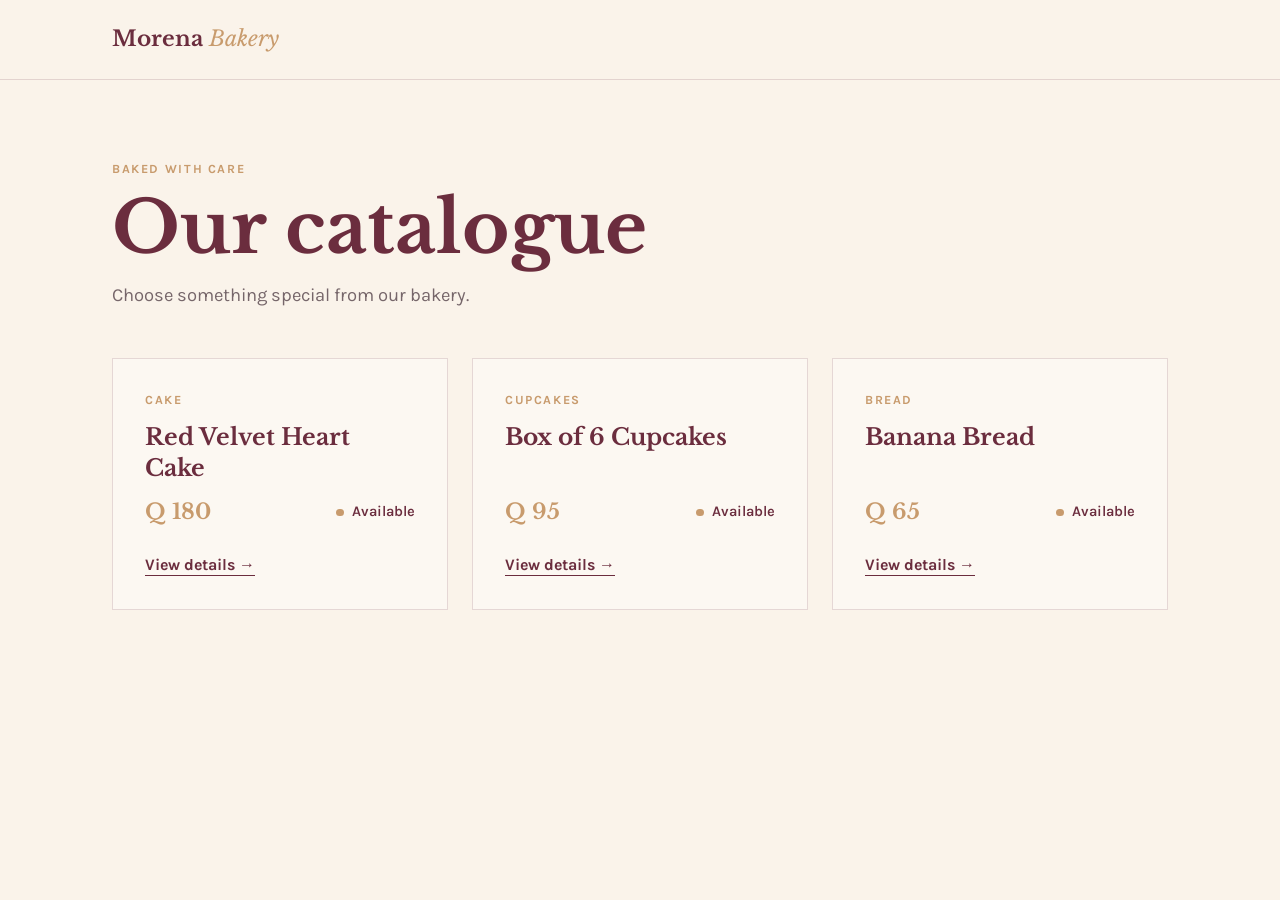
==== index.html @ 7c9771c7 "Build product details screen and navigation" ====
<!doctype html>
<html lang="en">
  <head>
    <meta charset="utf-8">
    <meta name="viewport" content="width=device-width, initial-scale=1">
    <meta name="description" content="Browse Morena Bakery's product catalogue and pricing.">
    <title>Morena Bakery</title>
    <link rel="preconnect" href="https://fonts.googleapis.com">
    <link rel="preconnect" href="https://fonts.gstatic.com" crossorigin>
    <link href="https://fonts.googleapis.com/css2?family=Karla:wght@400;500;600;700&amp;family=Libre+Baskerville:wght@400;700&amp;display=swap" rel="stylesheet">
    <link href="https://cdn.jsdelivr.net/npm/bootstrap@5.3.8/dist/css/bootstrap.min.css" rel="stylesheet">
    <link href="styles.css" rel="stylesheet">
  </head>
  <body>
    <header class="site-header">
      <div class="container page-width">
        <a class="brand" href="./" aria-label="Morena Bakery catalogue">Morena <span>Bakery</span></a>
      </div>
    </header>

    <main id="main-content" class="container page-width" tabindex="-1">
      <section id="catalogue-view" aria-labelledby="catalogue-title">
        <div class="intro">
          <p class="eyebrow">Baked with care</p>
          <h1 id="catalogue-title">Our catalogue</h1>
          <p>Choose something special from our bakery.</p>
        </div>
        <div id="catalogue" class="row g-4" aria-live="polite"></div>
      </section>

      <section id="detail-view" class="d-none" aria-labelledby="product-name">
        <a class="back-link" href="./" data-back aria-label="Back to product catalogue">
          <span aria-hidden="true">←</span> Back to catalogue
        </a>
        <div id="product-detail" aria-live="polite"></div>
      </section>
    </main>

    <script src="https://cdn.jsdelivr.net/npm/bootstrap@5.3.8/dist/js/bootstrap.bundle.min.js"></script>
    <script src="app.js"></script>
  </body>
</html>
---- styles.css ----
:root {
  --morena-primary: #6b2d3e;
  --morena-accent: #c89b6d;
  --morena-bg: #faf3ea;
  --morena-ink: #35272b;
  --morena-muted: #76666a;
  --morena-line: rgba(107, 45, 62, 0.16);
}

body {
  min-height: 100vh;
  margin: 0;
  background: var(--morena-bg);
  color: var(--morena-ink);
  font-family: "Karla", sans-serif;
}

.page-width {
  max-width: 1080px;
}

.site-header {
  border-bottom: 1px solid var(--morena-line);
  padding: 1.45rem 0;
}

.brand {
  color: var(--morena-primary);
  font-family: "Libre Baskerville", serif;
  font-size: 1.35rem;
  font-weight: 700;
  text-decoration: none;
}

.brand span {
  color: var(--morena-accent);
  font-style: italic;
  font-weight: 400;
}

main {
  padding-bottom: 5rem;
}

.intro {
  max-width: 620px;
  padding: 5rem 0 3rem;
}

.eyebrow,
.category {
  color: var(--morena-accent);
  font-size: 0.78rem;
  font-weight: 700;
  letter-spacing: 0.13em;
  margin-bottom: 0.7rem;
  text-transform: uppercase;
}

h1,
h2 {
  color: var(--morena-primary);
  font-family: "Libre Baskerville", serif;
  font-weight: 700;
}

h1 {
  font-size: clamp(2.35rem, 7vw, 4.5rem);
  line-height: 1.06;
}

.intro > p:last-child {
  color: var(--morena-muted);
  font-size: 1.15rem;
  margin: 1rem 0 0;
}

.product-card {
  height: 100%;
  border: 1px solid var(--morena-line);
  border-radius: 0;
  background: rgba(255, 255, 255, 0.38);
  box-shadow: none;
}

.product-card .card-body {
  display: flex;
  flex-direction: column;
  min-height: 250px;
  padding: 2rem;
}

.product-card h2 {
  font-size: 1.45rem;
  line-height: 1.35;
}

.availability {
  align-items: center;
  color: var(--morena-primary);
  display: flex;
  font-size: 0.92rem;
  font-weight: 600;
  gap: 0.5rem;
}

.availability::before {
  background: var(--morena-accent);
  border-radius: 50%;
  content: "";
  height: 0.48rem;
  width: 0.48rem;
}

.availability.unavailable {
  color: var(--morena-muted);
}

.availability.unavailable::before {
  background: var(--morena-muted);
}

.price {
  color: var(--morena-accent);
  font-family: "Libre Baskerville", serif;
  font-size: 1.35rem;
  font-weight: 700;
}

.card-link {
  color: var(--morena-primary);
  font-weight: 700;
  text-underline-offset: 0.3rem;
}

.card-link:hover,
.back-link:hover {
  color: var(--morena-accent);
}

.back-link {
  color: var(--morena-primary);
  display: inline-flex;
  font-weight: 700;
  gap: 0.55rem;
  margin-top: 2.5rem;
  text-decoration: none;
}

.detail-panel {
  border-bottom: 1px solid var(--morena-line);
  border-top: 1px solid var(--morena-line);
  margin-top: 2.5rem;
  padding: clamp(2.5rem, 7vw, 5rem) 0;
}

.detail-copy {
  max-width: 700px;
}

.detail-copy h1 {
  font-size: clamp(2.25rem, 6vw, 4rem);
}

.description {
  color: var(--morena-muted);
  font-size: 1.18rem;
  line-height: 1.7;
  margin: 1.5rem 0 2rem;
  max-width: 620px;
}

.detail-meta {
  align-items: center;
  display: flex;
  flex-wrap: wrap;
  gap: 1.25rem 2.5rem;
}

.detail-meta .price {
  font-size: 1.8rem;
}

.quantity-block {
  margin-top: 2.75rem;
  max-width: 180px;
}

.quantity-block label {
  color: var(--morena-primary);
  display: block;
  font-weight: 700;
  margin-bottom: 0.6rem;
}

.form-select {
  border-color: var(--morena-line);
  border-radius: 0;
  color: var(--morena-ink);
  padding: 0.75rem 2.25rem 0.75rem 0.9rem;
}

.form-select:focus {
  border-color: var(--morena-accent);
  box-shadow: 0 0 0 0.2rem rgba(200, 155, 109, 0.25);
}

.empty-state {
  border: 1px solid var(--morena-line);
  color: var(--morena-primary);
  font-family: "Libre Baskerville", serif;
  font-size: 1.25rem;
  margin-top: 2.5rem;
  padding: 3rem;
  text-align: center;
}

@media (max-width: 575.98px) {
  .site-header {
    padding: 1.1rem 0;
  }

  .intro {
    padding: 3.5rem 0 2.25rem;
  }

  .product-card .card-body {
    min-height: 225px;
  }
}
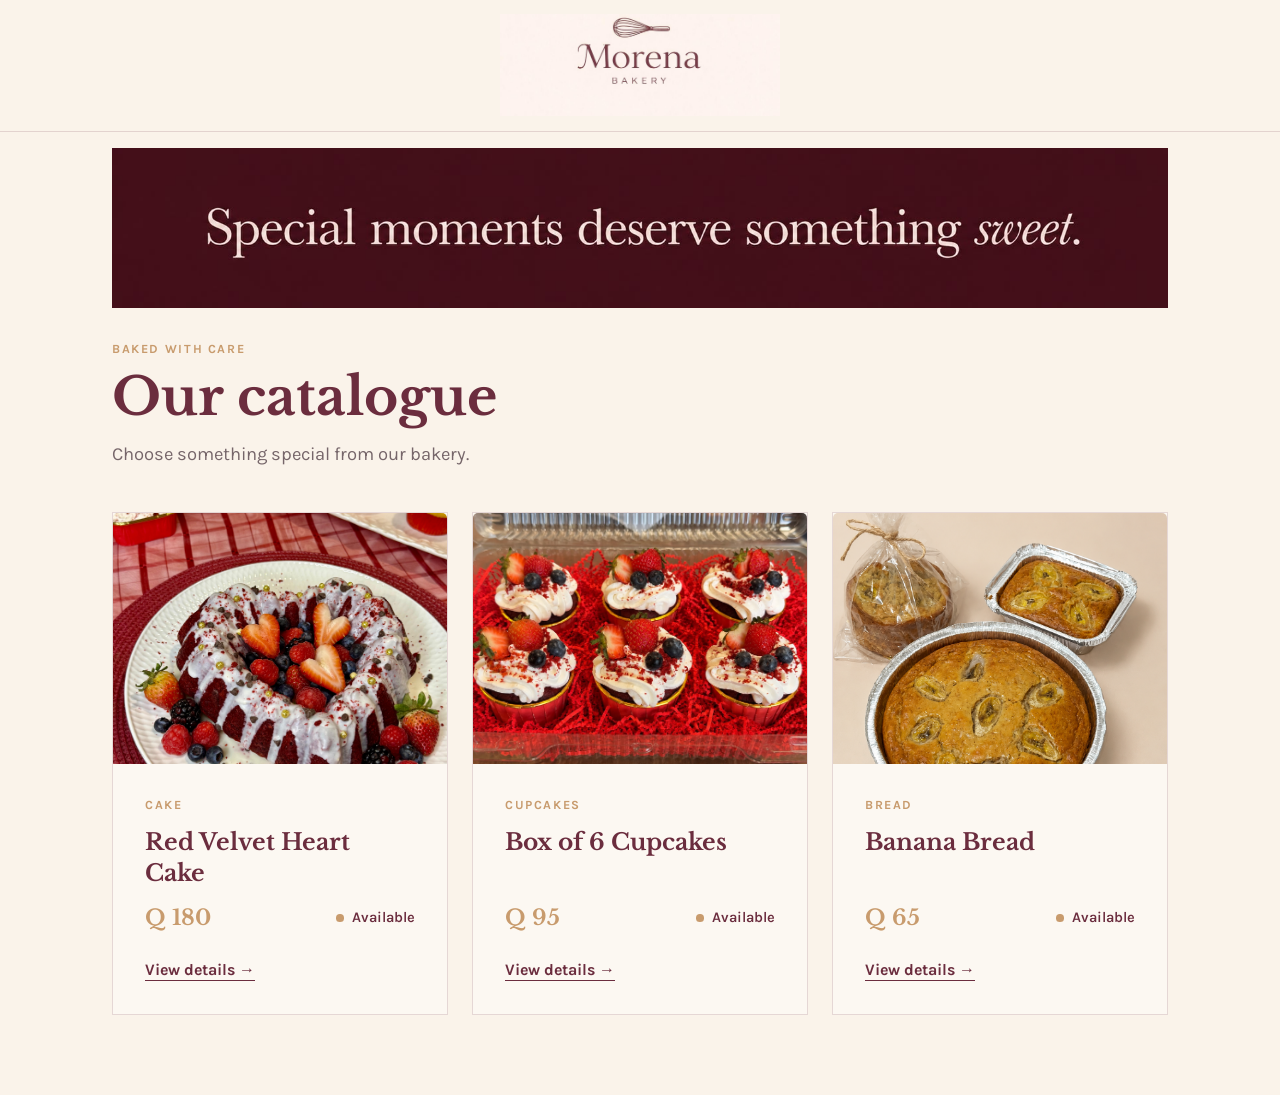
==== commit 91fdab65: "Add Morena branding and product imagery" ====
--- a/index.html
+++ b/index.html
@@ -14,12 +14,17 @@
   <body>
     <header class="site-header">
       <div class="container page-width">
-        <a class="brand" href="./" aria-label="Morena Bakery catalogue">Morena <span>Bakery</span></a>
+        <a class="brand" href="./" aria-label="Morena Bakery catalogue">
+          <img src="assets/images/logo-morena.jpg" alt="Morena Bakery">
+        </a>
       </div>
     </header>
 
     <main id="main-content" class="container page-width" tabindex="-1">
       <section id="catalogue-view" aria-labelledby="catalogue-title">
+        <div class="catalogue-hero">
+          <img src="assets/images/hero-morena.jpg" alt="Morena Bakery handcrafted cakes and pastries">
+        </div>
         <div class="intro">
           <p class="eyebrow">Baked with care</p>
           <h1 id="catalogue-title">Our catalogue</h1>
--- a/styles.css
+++ b/styles.css
@@ -21,30 +21,45 @@
 
 .site-header {
   border-bottom: 1px solid var(--morena-line);
-  padding: 1.45rem 0;
+  padding: 0.9rem 0;
 }
 
 .brand {
-  color: var(--morena-primary);
-  font-family: "Libre Baskerville", serif;
-  font-size: 1.35rem;
-  font-weight: 700;
+  display: block;
+  margin: 0 auto;
+  width: fit-content;
   text-decoration: none;
 }
 
-.brand span {
-  color: var(--morena-accent);
-  font-style: italic;
-  font-weight: 400;
+.brand img {
+  display: block;
+  height: 102px;
+  max-width: 100%;
+  object-fit: cover;
+  object-position: center;
+  width: 280px;
 }
 
 main {
   padding-bottom: 5rem;
 }
 
+.catalogue-hero {
+  height: clamp(110px, 15vw, 160px);
+  margin-top: 1rem;
+  overflow: hidden;
+}
+
+.catalogue-hero img {
+  display: block;
+  height: 100%;
+  object-fit: cover;
+  width: 100%;
+}
+
 .intro {
   max-width: 620px;
-  padding: 5rem 0 3rem;
+  padding: 2rem 0 2.75rem;
 }
 
 .eyebrow,
@@ -67,6 +82,10 @@
 h1 {
   font-size: clamp(2.35rem, 7vw, 4.5rem);
   line-height: 1.06;
+}
+
+#catalogue-title {
+  font-size: clamp(2rem, 4.5vw, 3.25rem);
 }
 
 .intro > p:last-child {
@@ -83,6 +102,13 @@
   box-shadow: none;
 }
 
+.product-image {
+  aspect-ratio: 4 / 3;
+  display: block;
+  object-fit: cover;
+  width: 100%;
+}
+
 .product-card .card-body {
   display: flex;
   flex-direction: column;
@@ -217,11 +243,21 @@
 
 @media (max-width: 575.98px) {
   .site-header {
-    padding: 1.1rem 0;
+    padding: 0.7rem 0;
+  }
+
+  .brand img {
+    height: 82px;
+    width: 225px;
+  }
+
+  .catalogue-hero {
+    height: 96px;
+    margin-top: 0.75rem;
   }
 
   .intro {
-    padding: 3.5rem 0 2.25rem;
+    padding: 1.75rem 0 2.25rem;
   }
 
   .product-card .card-body {
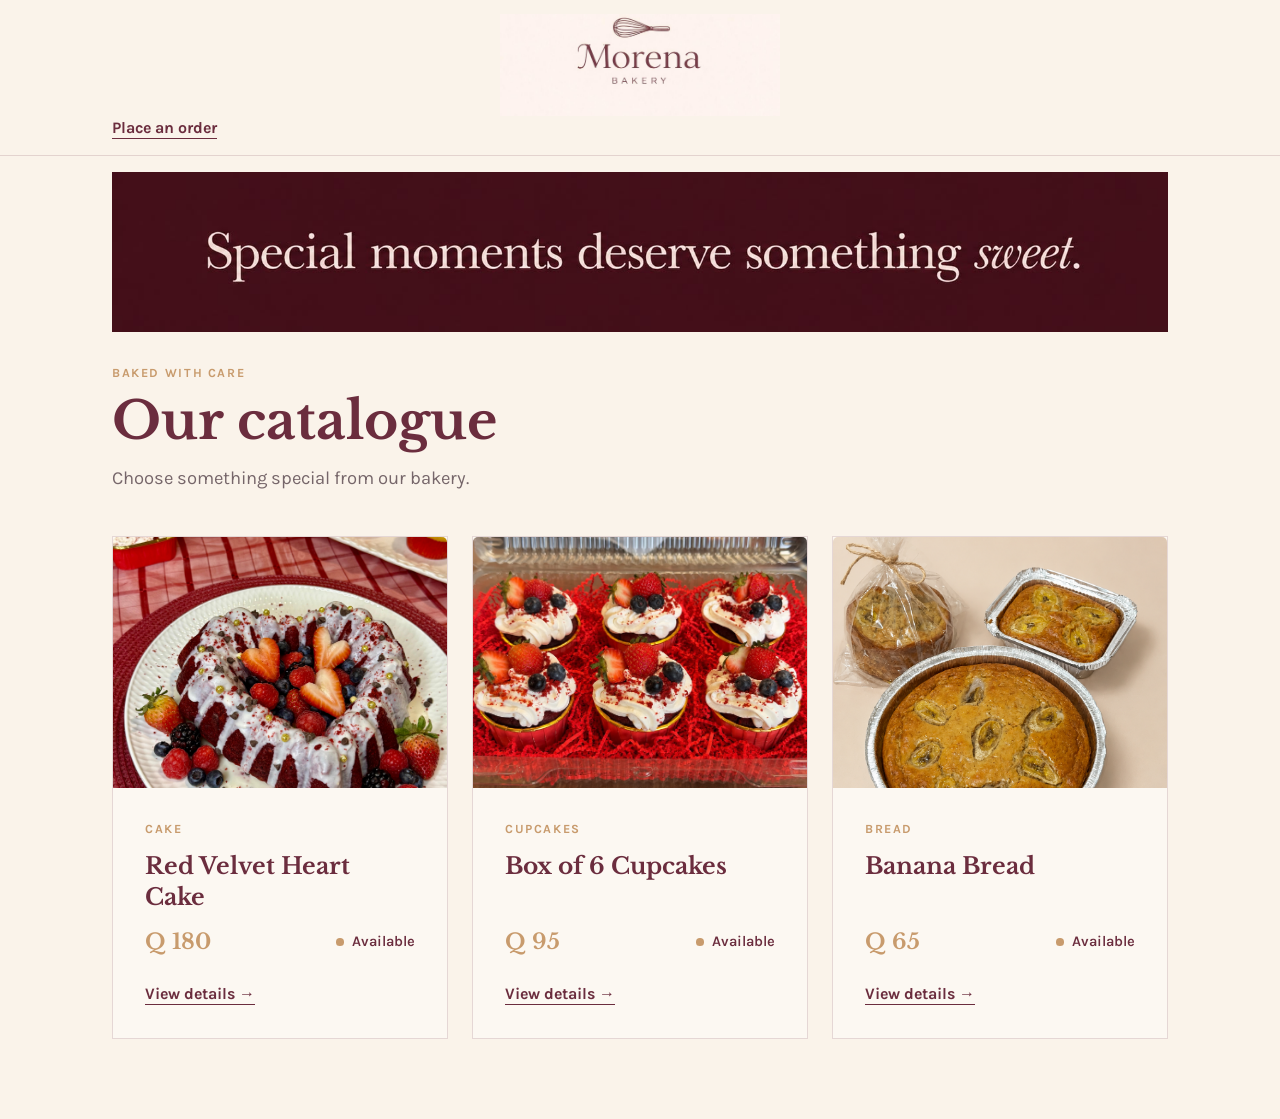
==== commit fbec1785: "Add order request form with Supabase integration" ====
--- a/index.html
+++ b/index.html
@@ -17,6 +17,7 @@
         <a class="brand" href="./" aria-label="Morena Bakery catalogue">
           <img src="assets/images/logo-morena.jpg" alt="Morena Bakery">
         </a>
+        <a class="card-link" href="order.html">Place an order</a>
       </div>
     </header>
 
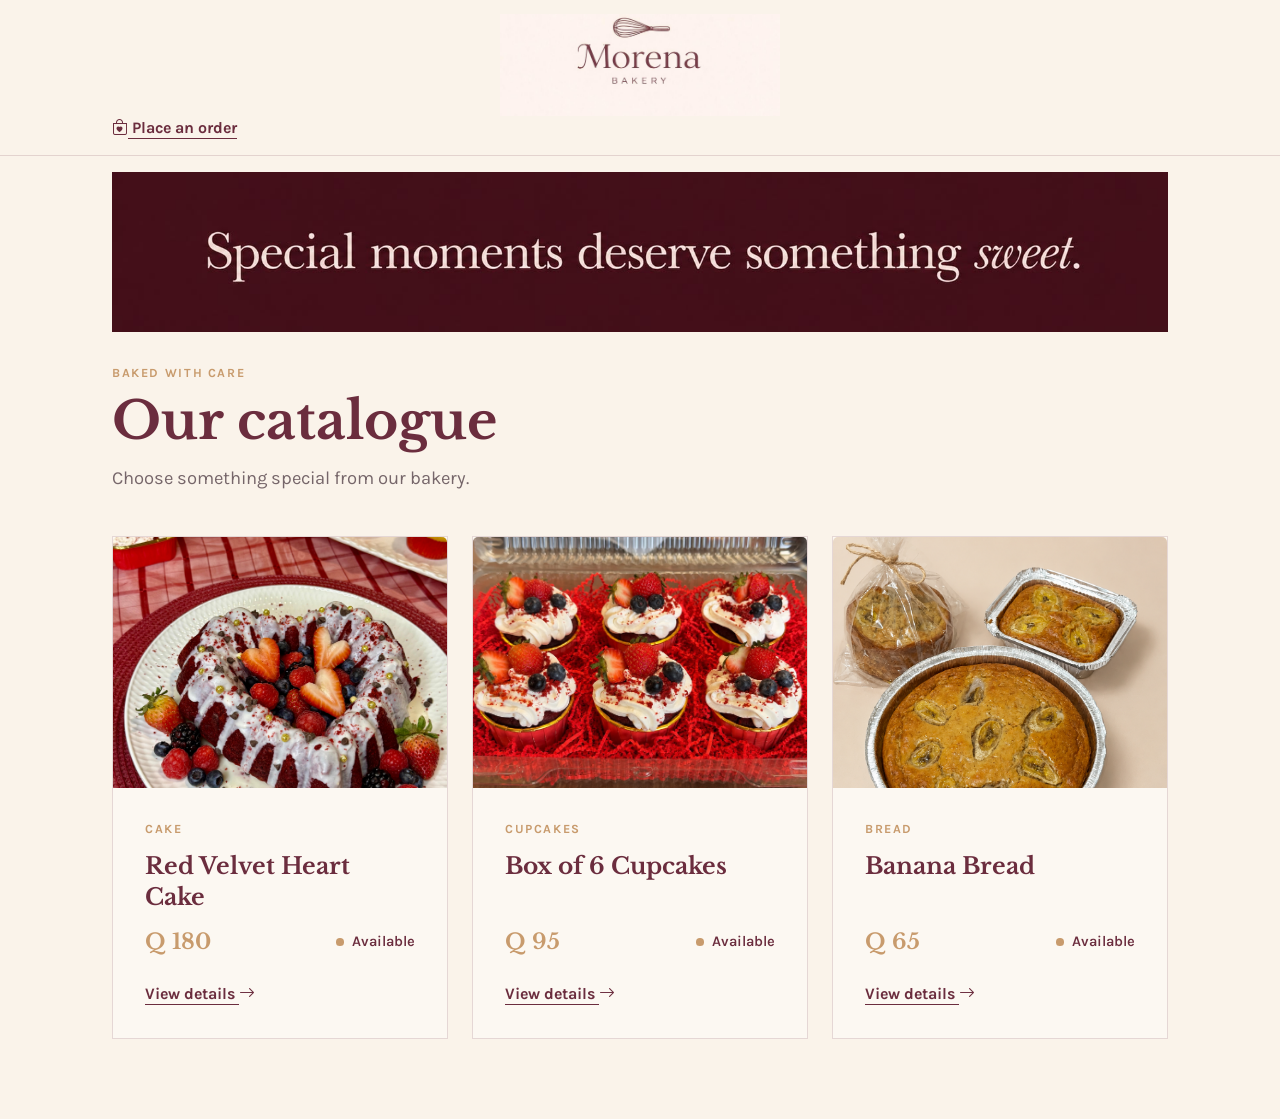
==== commit d268737b: "Add favicon and icons for Delivery 3" ====
--- a/index.html
+++ b/index.html
@@ -2,47 +2,160 @@
 <html lang="en">
   <head>
     <meta charset="utf-8">
-    <meta name="viewport" content="width=device-width, initial-scale=1">
-    <meta name="description" content="Browse Morena Bakery's product catalogue and pricing.">
+
+    <meta
+      name="viewport"
+      content="width=device-width, initial-scale=1"
+    >
+
+    <meta
+      name="description"
+      content="Browse Morena Bakery's product catalogue and pricing."
+    >
+
     <title>Morena Bakery</title>
-    <link rel="preconnect" href="https://fonts.googleapis.com">
-    <link rel="preconnect" href="https://fonts.gstatic.com" crossorigin>
-    <link href="https://fonts.googleapis.com/css2?family=Karla:wght@400;500;600;700&amp;family=Libre+Baskerville:wght@400;700&amp;display=swap" rel="stylesheet">
-    <link href="https://cdn.jsdelivr.net/npm/bootstrap@5.3.8/dist/css/bootstrap.min.css" rel="stylesheet">
-    <link href="styles.css" rel="stylesheet">
+
+    <link
+      rel="icon"
+      type="image/jpeg"
+      href="assets/images/logo-morena.jpg"
+    >
+
+    <link
+      rel="preconnect"
+      href="https://fonts.googleapis.com"
+    >
+
+    <link
+      rel="preconnect"
+      href="https://fonts.gstatic.com"
+      crossorigin
+    >
+
+    <link
+      href="https://fonts.googleapis.com/css2?family=Karla:wght@400;500;600;700&amp;family=Libre+Baskerville:wght@400;700&amp;display=swap"
+      rel="stylesheet"
+    >
+
+    <link
+      href="https://cdn.jsdelivr.net/npm/bootstrap@5.3.8/dist/css/bootstrap.min.css"
+      rel="stylesheet"
+    >
+
+    <link
+      rel="stylesheet"
+      href="https://cdn.jsdelivr.net/npm/bootstrap-icons@1.11.3/font/bootstrap-icons.min.css"
+    >
+
+    <link
+      href="styles.css"
+      rel="stylesheet"
+    >
   </head>
+
   <body>
+
     <header class="site-header">
       <div class="container page-width">
-        <a class="brand" href="./" aria-label="Morena Bakery catalogue">
-          <img src="assets/images/logo-morena.jpg" alt="Morena Bakery">
+
+        <a
+          class="brand"
+          href="./"
+          aria-label="Morena Bakery catalogue"
+        >
+          <img
+            src="assets/images/logo-morena.jpg"
+            alt="Morena Bakery"
+          >
         </a>
-        <a class="card-link" href="order.html">Place an order</a>
+
+        <a
+          class="card-link"
+          href="order.html"
+        >
+          <i
+            class="bi bi-bag-heart"
+            aria-hidden="true"
+          ></i>
+          Place an order
+        </a>
+
       </div>
     </header>
 
-    <main id="main-content" class="container page-width" tabindex="-1">
-      <section id="catalogue-view" aria-labelledby="catalogue-title">
+    <main
+      id="main-content"
+      class="container page-width"
+      tabindex="-1"
+    >
+
+      <section
+        id="catalogue-view"
+        aria-labelledby="catalogue-title"
+      >
+
         <div class="catalogue-hero">
-          <img src="assets/images/hero-morena.jpg" alt="Morena Bakery handcrafted cakes and pastries">
+          <img
+            src="assets/images/hero-morena.jpg"
+            alt="Morena Bakery handcrafted cakes and pastries"
+          >
         </div>
+
         <div class="intro">
-          <p class="eyebrow">Baked with care</p>
-          <h1 id="catalogue-title">Our catalogue</h1>
-          <p>Choose something special from our bakery.</p>
+          <p class="eyebrow">
+            Baked with care
+          </p>
+
+          <h1 id="catalogue-title">
+            Our catalogue
+          </h1>
+
+          <p>
+            Choose something special from our bakery.
+          </p>
         </div>
-        <div id="catalogue" class="row g-4" aria-live="polite"></div>
+
+        <div
+          id="catalogue"
+          class="row g-4"
+          aria-live="polite"
+        ></div>
+
       </section>
 
-      <section id="detail-view" class="d-none" aria-labelledby="product-name">
-        <a class="back-link" href="./" data-back aria-label="Back to product catalogue">
-          <span aria-hidden="true">←</span> Back to catalogue
+      <section
+        id="detail-view"
+        class="d-none"
+        aria-labelledby="product-name"
+      >
+
+        <a
+          class="back-link"
+          href="./"
+          data-back
+          aria-label="Back to product catalogue"
+        >
+          <i
+            class="bi bi-arrow-left"
+            aria-hidden="true"
+          ></i>
+          Back to catalogue
         </a>
-        <div id="product-detail" aria-live="polite"></div>
+
+        <div
+          id="product-detail"
+          aria-live="polite"
+        ></div>
+
       </section>
+
     </main>
 
-    <script src="https://cdn.jsdelivr.net/npm/bootstrap@5.3.8/dist/js/bootstrap.bundle.min.js"></script>
+    <script
+      src="https://cdn.jsdelivr.net/npm/bootstrap@5.3.8/dist/js/bootstrap.bundle.min.js"
+    ></script>
+
     <script src="app.js"></script>
+
   </body>
-</html>
+</html>
--- a/styles.css
+++ b/styles.css
@@ -173,19 +173,38 @@
   text-decoration: none;
 }
 
+/* PRODUCT DETAIL */
+
 .detail-panel {
   border-bottom: 1px solid var(--morena-line);
   border-top: 1px solid var(--morena-line);
   margin-top: 2.5rem;
-  padding: clamp(2.5rem, 7vw, 5rem) 0;
+  padding: 3rem 0;
+
+  display: grid;
+  grid-template-columns: minmax(0, 1fr) minmax(0, 1fr);
+  gap: 3rem;
+  align-items: center;
+}
+
+.detail-image-container {
+  width: 100%;
+  overflow: hidden;
+}
+
+.detail-product-image {
+  display: block;
+  width: 100%;
+  height: 430px;
+  object-fit: cover;
 }
 
 .detail-copy {
-  max-width: 700px;
+  max-width: 100%;
 }
 
 .detail-copy h1 {
-  font-size: clamp(2.25rem, 6vw, 4rem);
+  font-size: clamp(2.25rem, 5vw, 3.6rem);
 }
 
 .description {
@@ -208,7 +227,7 @@
 }
 
 .quantity-block {
-  margin-top: 2.75rem;
+  margin-top: 2.25rem;
   max-width: 180px;
 }
 
@@ -241,6 +260,20 @@
   text-align: center;
 }
 
+/* TABLET AND MOBILE */
+
+@media (max-width: 767.98px) {
+  .detail-panel {
+    grid-template-columns: 1fr;
+    gap: 1.75rem;
+    padding: 2rem 0;
+  }
+
+  .detail-product-image {
+    height: 330px;
+  }
+}
+
 @media (max-width: 575.98px) {
   .site-header {
     padding: 0.7rem 0;
@@ -263,4 +296,12 @@
   .product-card .card-body {
     min-height: 225px;
   }
-}
+
+  .detail-product-image {
+    height: 280px;
+  }
+
+  .detail-copy h1 {
+    font-size: 2.25rem;
+  }
+}
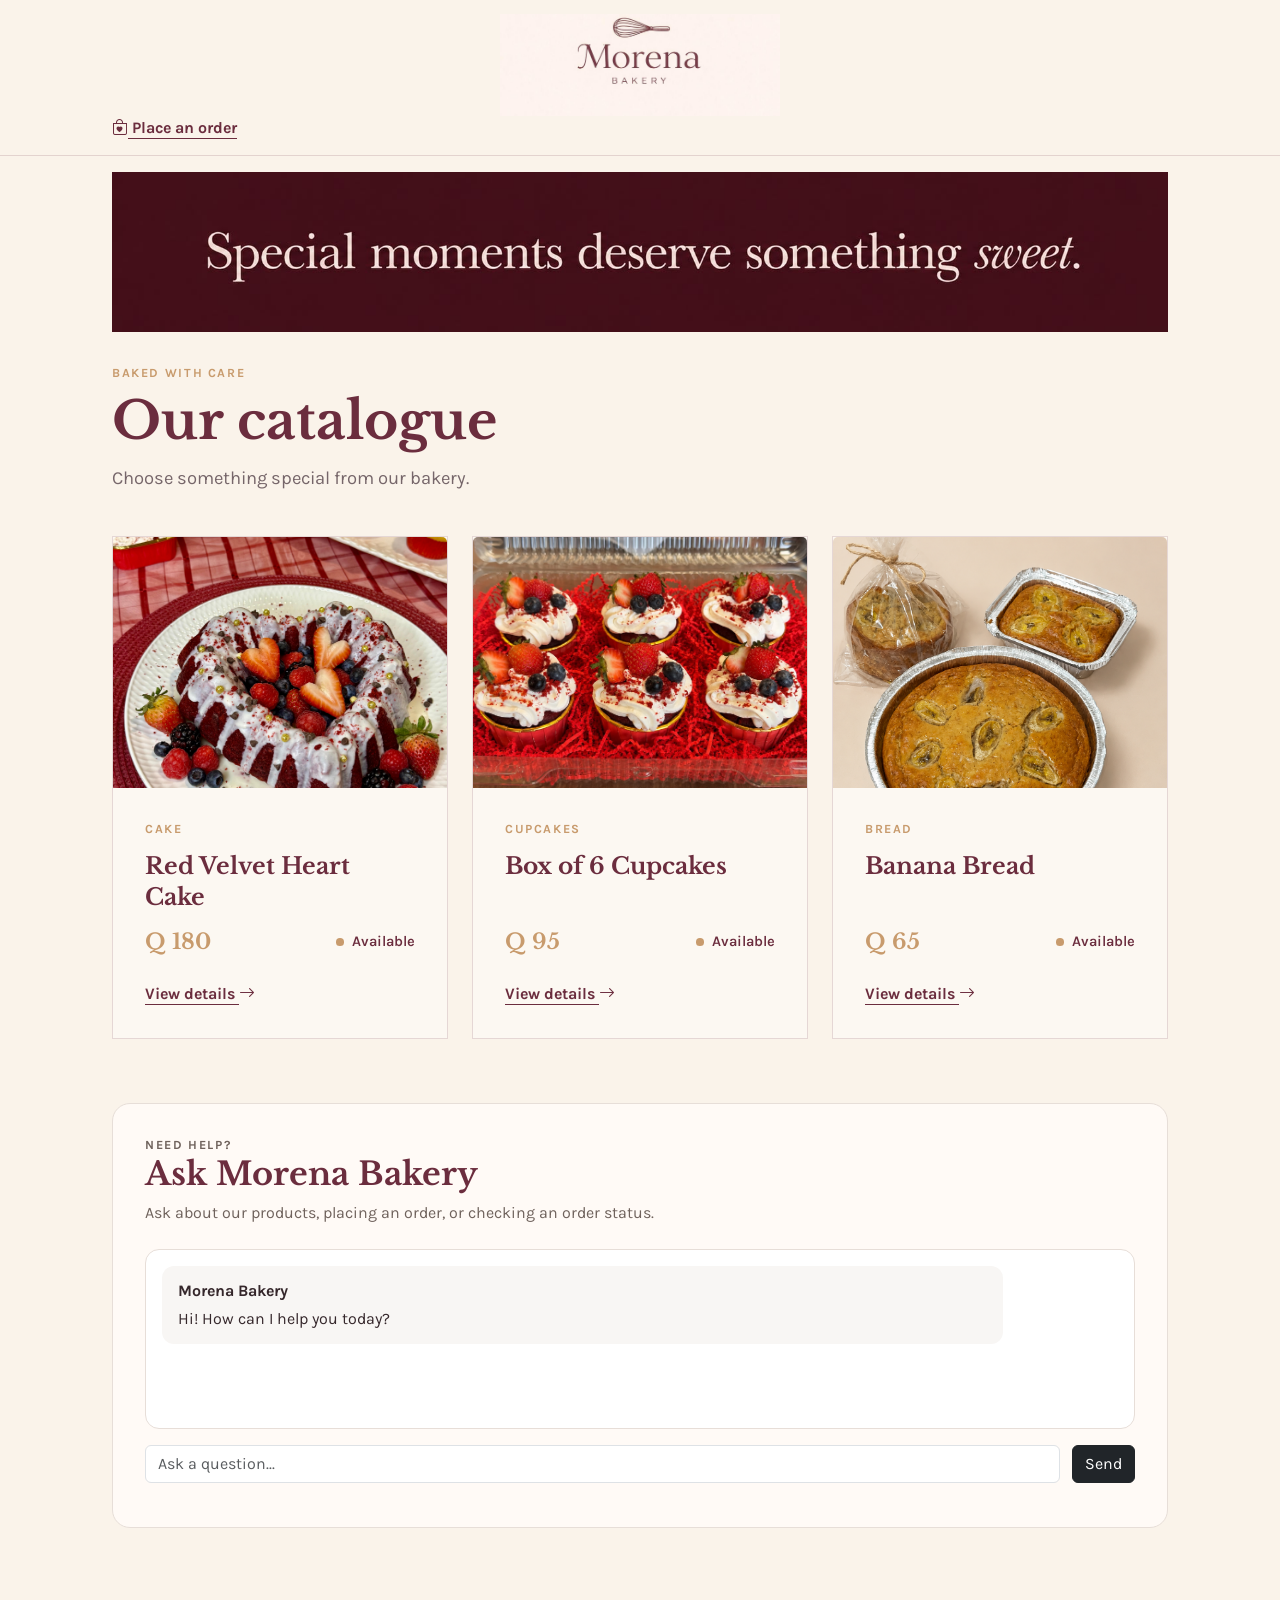
==== commit e1e36282: "Add Morena Bakery chatbot interface" ====
--- a/index.html
+++ b/index.html
@@ -51,6 +51,94 @@
       href="styles.css"
       rel="stylesheet"
     >
+
+    <style>
+      .chat-section {
+        margin: 4rem 0 2rem;
+        padding: 2rem;
+        border: 1px solid #e7ded8;
+        border-radius: 18px;
+        background: #fffaf6;
+      }
+
+      .chat-header {
+        margin-bottom: 1.5rem;
+      }
+
+      .chat-header h2 {
+        margin-bottom: 0.5rem;
+      }
+
+      .chat-header p {
+        margin-bottom: 0;
+        color: #6f625c;
+      }
+
+      .chat-window {
+        min-height: 180px;
+        max-height: 380px;
+        overflow-y: auto;
+        padding: 1rem;
+        margin-bottom: 1rem;
+        border: 1px solid #e7ded8;
+        border-radius: 14px;
+        background: #ffffff;
+      }
+
+      .chat-message {
+        margin-bottom: 1rem;
+        padding: 0.8rem 1rem;
+        border-radius: 12px;
+        line-height: 1.5;
+      }
+
+      .chat-message-user {
+        margin-left: 12%;
+        background: #f2e8e3;
+      }
+
+      .chat-message-assistant {
+        margin-right: 12%;
+        background: #f8f6f4;
+      }
+
+      .chat-message strong {
+        display: block;
+        margin-bottom: 0.25rem;
+      }
+
+      .chat-form {
+        display: flex;
+        gap: 0.75rem;
+      }
+
+      .chat-form input {
+        flex: 1;
+      }
+
+      .chat-status {
+        margin-top: 0.75rem;
+        margin-bottom: 0;
+        font-size: 0.95rem;
+        color: #6f625c;
+      }
+
+      @media (max-width: 576px) {
+        .chat-section {
+          padding: 1.25rem;
+        }
+
+        .chat-form {
+          flex-direction: column;
+        }
+
+        .chat-message-user,
+        .chat-message-assistant {
+          margin-left: 0;
+          margin-right: 0;
+        }
+      }
+    </style>
   </head>
 
   <body>
@@ -149,6 +237,70 @@
 
       </section>
 
+      <section
+        class="chat-section"
+        aria-labelledby="chat-title"
+      >
+        <div class="chat-header">
+
+          <p class="eyebrow">
+            Need help?
+          </p>
+
+          <h2 id="chat-title">
+            Ask Morena Bakery
+          </h2>
+
+          <p>
+            Ask about our products, placing an order,
+            or checking an order status.
+          </p>
+
+        </div>
+
+        <div
+          id="chat-window"
+          class="chat-window"
+          aria-live="polite"
+        >
+          <div class="chat-message chat-message-assistant">
+            <strong>Morena Bakery</strong>
+            Hi! How can I help you today?
+          </div>
+        </div>
+
+        <form
+          id="chat-form"
+          class="chat-form"
+        >
+          <input
+            id="chat-message"
+            class="form-control"
+            type="text"
+            name="message"
+            maxlength="1000"
+            placeholder="Ask a question..."
+            autocomplete="off"
+            required
+          >
+
+          <button
+            id="chat-submit"
+            class="btn btn-dark"
+            type="submit"
+          >
+            Send
+          </button>
+        </form>
+
+        <p
+          id="chat-status"
+          class="chat-status"
+          role="status"
+        ></p>
+
+      </section>
+
     </main>
 
     <script
@@ -157,5 +309,121 @@
 
     <script src="app.js"></script>
 
+    <script>
+      const chatForm = document.getElementById("chat-form");
+      const chatMessageField =
+        document.getElementById("chat-message");
+      const chatWindow =
+        document.getElementById("chat-window");
+      const chatStatus =
+        document.getElementById("chat-status");
+      const chatSubmit =
+        document.getElementById("chat-submit");
+
+      function addChatMessage(role, message) {
+        const messageElement =
+          document.createElement("div");
+
+        messageElement.className =
+          role === "user"
+            ? "chat-message chat-message-user"
+            : "chat-message chat-message-assistant";
+
+        const label =
+          role === "user"
+            ? "You"
+            : "Morena Bakery";
+
+        const strong =
+          document.createElement("strong");
+
+        strong.textContent = label;
+
+        const text =
+          document.createElement("span");
+
+        text.textContent = message;
+
+        messageElement.appendChild(strong);
+        messageElement.appendChild(text);
+
+        chatWindow.appendChild(messageElement);
+
+        chatWindow.scrollTop =
+          chatWindow.scrollHeight;
+      }
+
+      chatForm.addEventListener(
+        "submit",
+        async (event) => {
+          event.preventDefault();
+
+          const message =
+            chatMessageField.value.trim();
+
+          if (!message) {
+            return;
+          }
+
+          addChatMessage("user", message);
+
+          chatMessageField.value = "";
+          chatMessageField.disabled = true;
+          chatSubmit.disabled = true;
+
+          chatStatus.textContent =
+            "Morena Bakery is typing...";
+
+          try {
+            const response =
+              await fetch("/api/chat", {
+                method: "POST",
+
+                headers: {
+                  "Content-Type":
+                    "application/json",
+                },
+
+                body: JSON.stringify({
+                  message,
+                }),
+              });
+
+            const data =
+              await response.json();
+
+            if (!response.ok) {
+              throw new Error(
+                data?.error ||
+                "The chatbot could not respond."
+              );
+            }
+
+            addChatMessage(
+              "assistant",
+              data.answer
+            );
+
+            chatStatus.textContent = "";
+          } catch (error) {
+            console.error(error);
+
+            addChatMessage(
+              "assistant",
+              "Sorry, I could not answer right now. Please try again."
+            );
+
+            chatStatus.textContent =
+              "There was a problem connecting to the assistant.";
+          } finally {
+            chatMessageField.disabled = false;
+            chatSubmit.disabled = false;
+
+            chatMessageField.focus();
+          }
+        }
+      );
+    </script>
+
   </body>
 </html>
